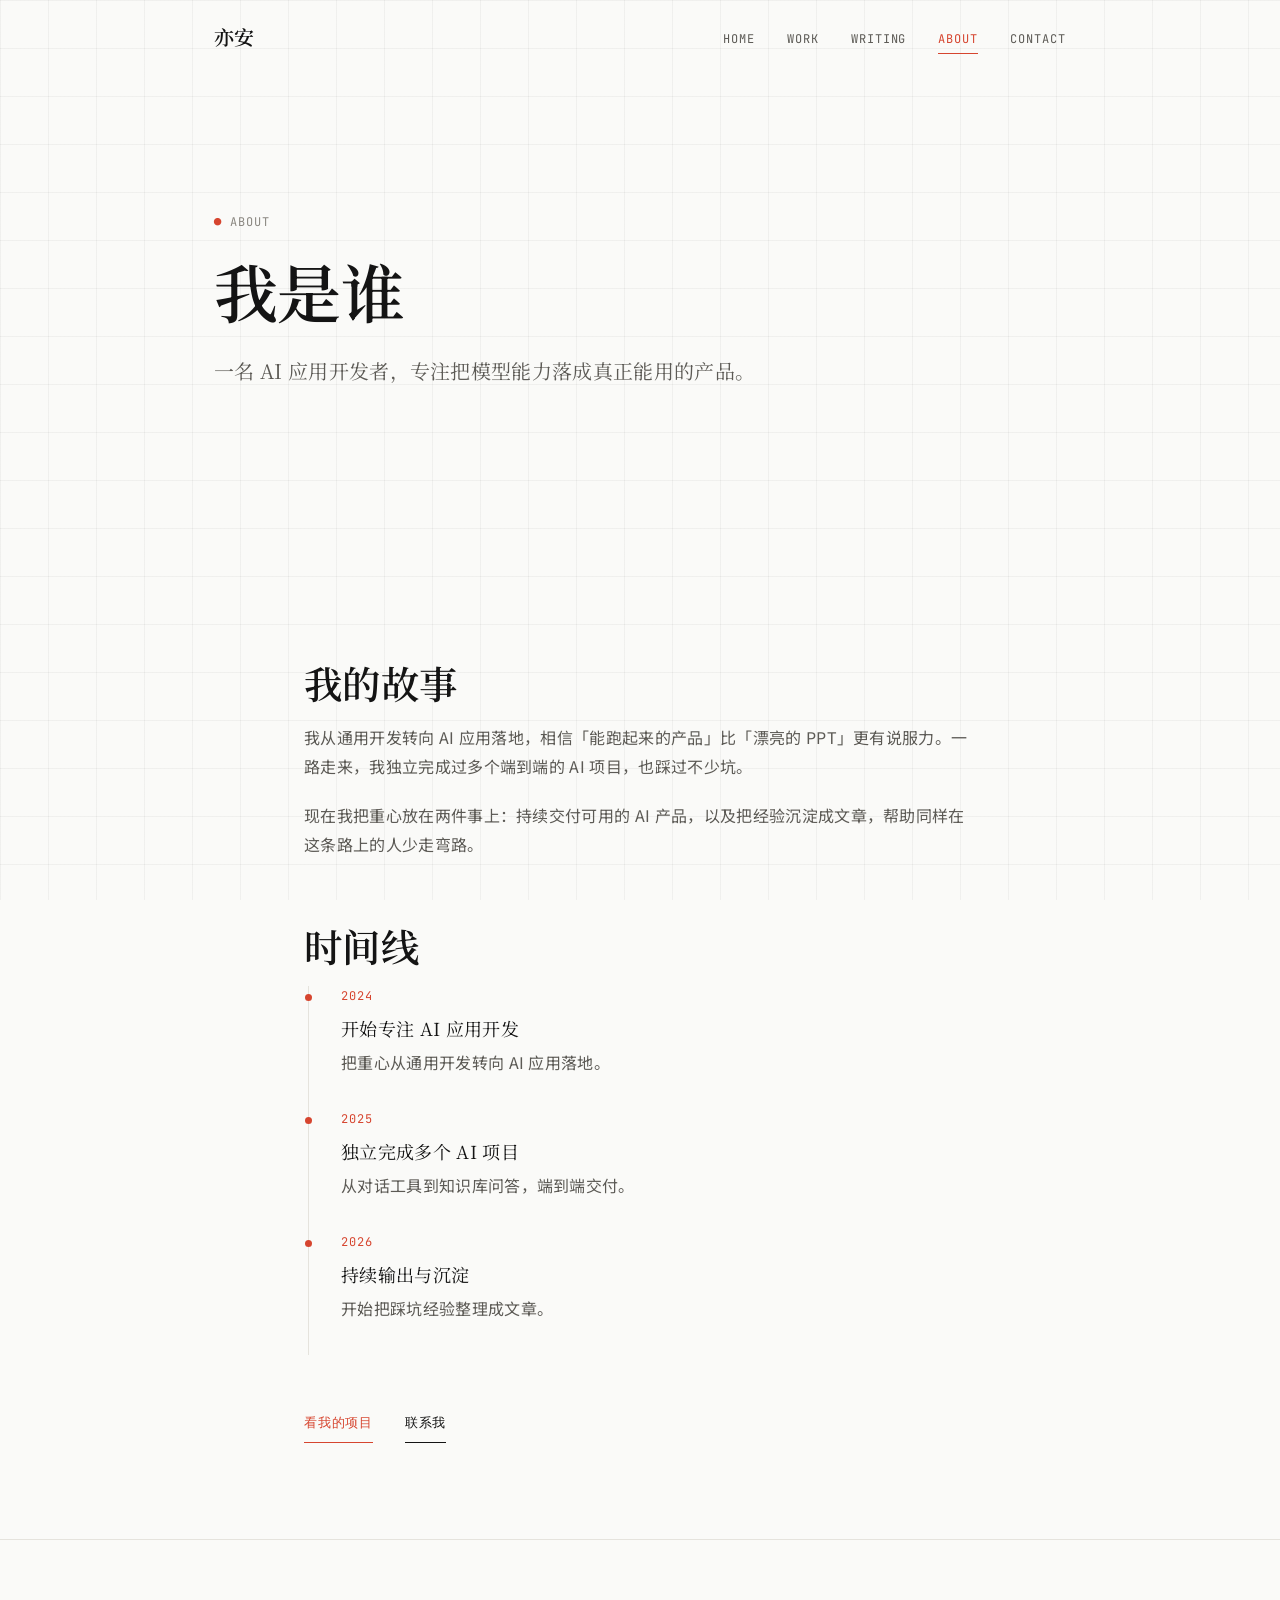
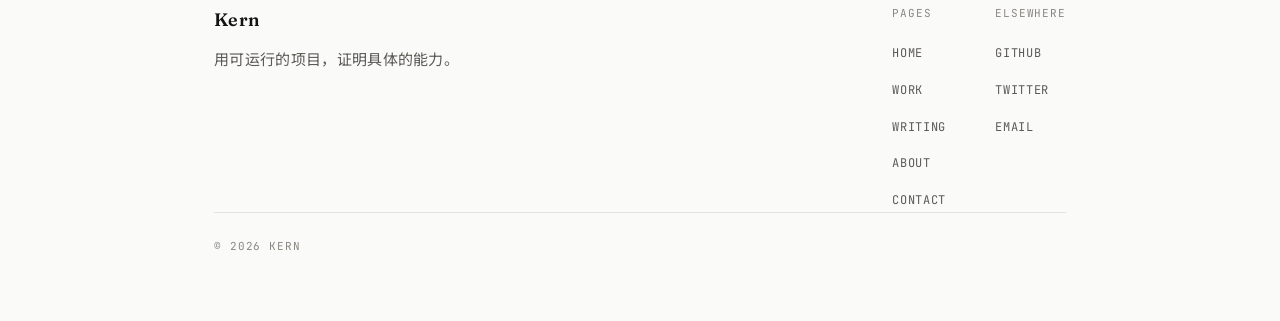
==== about.html @ 3ec89d11 "init: 个人网站首版（编辑部档案风格，纯静态 HTML/CSS/JS）" ====
<!DOCTYPE html>
<html lang="zh-CN">
<head>
  <meta charset="UTF-8">
  <meta name="viewport" content="width=device-width, initial-scale=1.0">
  <title>关于 · Kern</title>
  <link rel="stylesheet" href="assets/css/styles.css">
</head>
<body>
  <nav class="nav">
    <div class="container nav__inner">
      <a class="nav__logo" href="index.html">亦安</a>
      <button class="nav__toggle" aria-label="菜单" aria-expanded="false">MENU</button>
      <ul class="nav__links">
        <li><a class="nav__link" href="index.html">Home</a></li>
        <li><a class="nav__link" href="projects.html">Work</a></li>
        <li><a class="nav__link" href="writing.html">Writing</a></li>
        <li><a class="nav__link" href="about.html" aria-current="page">About</a></li>
        <li><a class="nav__link" href="contact.html">Contact</a></li>
      </ul>
    </div>
  </nav>

  <header class="hero hero--short">
    <div class="container">
      <span class="hero__eyebrow"><span class="dot">●</span> About</span>
      <h1 class="hero__title">我是谁</h1>
      <p class="hero__subtitle">一名 AI 应用开发者，专注把模型能力落成真正能用的产品。</p>
    </div>
  </header>

  <section class="section">
    <div class="container container--narrow">
      <h2 class="section-title">我的故事</h2>
      <div class="prose">
        <p>我从通用开发转向 AI 应用落地，相信「能跑起来的产品」比「漂亮的 PPT」更有说服力。一路走来，我独立完成过多个端到端的 AI 项目，也踩过不少坑。</p>
        <p>现在我把重心放在两件事上：持续交付可用的 AI 产品，以及把经验沉淀成文章，帮助同样在这条路上的人少走弯路。</p>
      </div>

      <h2 class="section-title" style="margin-top:var(--space-8);">时间线</h2>
      <ul class="timeline" data-timeline></ul>

      <div class="hero__actions" style="margin-top:var(--space-7);">
        <a class="btn btn-primary" href="projects.html">看我的项目</a>
        <a class="btn btn-secondary" href="contact.html">联系我</a>
      </div>
    </div>
  </section>

  <footer class="footer">
    <div class="container footer__inner">
      <div class="footer__brand">
        <span class="footer__name">Kern</span>
        <p class="footer__tagline">用可运行的项目，证明具体的能力。</p>
      </div>
      <div class="footer__cols">
        <div>
          <div class="footer__col-title">Pages</div>
          <ul class="footer__links">
            <li><a href="index.html">Home</a></li>
            <li><a href="projects.html">Work</a></li>
            <li><a href="writing.html">Writing</a></li>
            <li><a href="about.html">About</a></li>
            <li><a href="contact.html">Contact</a></li>
          </ul>
        </div>
        <div>
          <div class="footer__col-title">Elsewhere</div>
          <ul class="footer__links">
            <li><a href="https://github.com/" target="_blank" rel="noopener">GitHub</a></li>
            <li><a href="https://twitter.com/" target="_blank" rel="noopener">Twitter</a></li>
            <li><a href="mailto:h09592609@gmail.com">Email</a></li>
          </ul>
        </div>
      </div>
    </div>
    <div class="container">
      <p class="footer__meta">© 2026 Kern</p>
    </div>
  </footer>

  <script src="assets/js/data.js"></script>
  <script src="assets/js/main.js"></script>
</body>
</html>
---- assets/css/styles.css ----
/* ==========================================================================
   个人站全局样式
   规范来源：DESIGN.md · Editorial Archive（编辑部档案）· L1.5
   黑白灰 + 单一朱红，衬线标题 + 无衬线正文，元数据全大写 mono
   ========================================================================== */

@import url('https://fonts.googleapis.com/css2?family=Fraunces:opsz,wght@9..144,500;9..144,600;9..144,700&family=Inter:wght@400;500;600&family=Noto+Serif+SC:wght@500;600;700&family=Noto+Sans+SC:wght@400;500;700&family=JetBrains+Mono:wght@400;500&display=swap');

/* ==========================================================================
   1. Design Tokens
   ========================================================================== */
:root {
  /* Backgrounds */
  --bg: #FAFAF8;
  --surface: #FFFFFF;
  --surface-alt: #F3F2EE;

  /* Borders */
  --border: #E5E3DD;
  --border-hover: #C9C6BE;
  --grid-line: rgba(20, 20, 20, 0.045);   /* 极淡网格线 */

  /* Text */
  --text: #141414;
  --text-secondary: #5C5A55;
  --text-tertiary: #8A8780;

  /* Accent — 单一朱红 */
  --accent: #D6452F;
  --accent-hover: #B83A26;

  /* RGB variants */
  --text-rgb: 20, 20, 20;
  --accent-rgb: 214, 69, 47;

  /* Semantic */
  --success: #2E7D4F;
  --error: #C0392B;
  --warning: #B97A1A;

  /* Typography */
  --font-display: 'Fraunces', 'Noto Serif SC', serif;
  --font-heading: 'Noto Serif SC', 'Fraunces', serif;
  --font-body: 'Noto Sans SC', 'Inter', sans-serif;
  --font-mono: 'JetBrains Mono', monospace;

  /* Spacing（8px 基准） */
  --space-1: 4px;  --space-2: 8px;  --space-3: 12px;
  --space-4: 16px; --space-5: 24px; --space-6: 32px;
  --space-7: 48px; --space-8: 64px; --space-9: 96px;
  --space-10: 128px;
  --section-pad: 96px;

  /* 容器 */
  --container-content: 720px;
  --container-list: 900px;
}

/* ==========================================================================
   2. Reset & Base
   ========================================================================== */
*, *::before, *::after {
  box-sizing: border-box;
  margin: 0;
  padding: 0;
}

html {
  scroll-behavior: smooth;
  -webkit-text-size-adjust: 100%;
}

body {
  background: var(--bg);
  color: var(--text);
  font-family: var(--font-body);
  font-size: 16px;
  line-height: 1.8;
  letter-spacing: 0.02em;
  -webkit-font-smoothing: antialiased;
  overflow-x: hidden;
  /* 编辑部档案：极淡网格线，像坐标纸/设计稿 */
  background-image:
    linear-gradient(to right, var(--grid-line) 1px, transparent 1px),
    linear-gradient(to bottom, var(--grid-line) 1px, transparent 1px);
  background-size: 48px 48px;
  background-attachment: fixed;
}

[id] { scroll-margin-top: 80px; }
img { max-width: 100%; display: block; }
a { color: inherit; }

h1, h2, h3, h4 { font-family: var(--font-heading); line-height: 1.25; font-weight: 600; }
h1 { font-family: var(--font-display); }

em { font-style: italic; }

/* ==========================================================================
   3. Layout
   ========================================================================== */
.container {
  width: 100%;
  max-width: var(--container-list);
  margin: 0 auto;
  padding-inline: 24px;
}
.container--narrow { max-width: var(--container-content); }

.section {
  padding-block: var(--section-pad);
  position: relative;
}

/* 元数据标签（编辑部档案签名） */
.label {
  display: inline-block;
  font-family: var(--font-mono);
  font-size: 12px;
  font-weight: 500;
  letter-spacing: 0.08em;
  text-transform: uppercase;
  color: var(--text-tertiary);
  margin-bottom: var(--space-4);
}
.label--accent { color: var(--accent); }

.section-title {
  font-size: clamp(1.75rem, 3vw, 2.5rem);
  margin-bottom: var(--space-4);
}
.section__desc {
  color: var(--text-secondary);
  max-width: 640px;
}

/* ==========================================================================
   4. Navigation
   ========================================================================== */
.nav {
  position: sticky; top: 0; z-index: 100;
  background: transparent;
  border-bottom: 1px solid transparent;
  transition: background-color .2s ease, border-color .2s ease;
}
.nav.scrolled {
  background: rgba(250, 250, 248, .9);
  border-bottom-color: var(--border);
}

/* 内嵌容器：与下方 900px 内容严格对齐 */
.nav__inner {
  display: flex;
  justify-content: space-between;
  align-items: center;
  padding-block: 20px;
  transition: padding-block .2s ease;
}
.nav.scrolled .nav__inner { padding-block: 14px; }

.nav__logo {
  font-family: var(--font-display);
  font-size: 1.25rem;
  font-weight: 600;
  text-decoration: none;
  color: var(--text);
}

.nav__toggle {
  display: inline-flex;
  align-items: center;
  justify-content: center;
  min-width: 44px; height: 44px;
  background: transparent;
  border: none;
  color: var(--text);
  cursor: pointer;
  font-family: var(--font-mono);
  font-size: 12px;
  letter-spacing: .08em;
  text-transform: uppercase;
}

.nav__links {
  display: flex;
  flex-direction: column;
  list-style: none;
}
.nav__link {
  position: relative;
  display: inline-block;
  font-family: var(--font-mono);
  font-size: 12px;
  letter-spacing: .08em;
  text-transform: uppercase;
  color: var(--text-secondary);
  text-decoration: none;
  padding: 4px 0;
  transition: color .2s ease;
}
.nav__link::after {
  content: '';
  position: absolute;
  left: 0; bottom: 0;
  width: 0; height: 1px;
  background: currentColor;
  transition: width .25s ease;
}
.nav__link:hover { color: var(--text); }
.nav__link:hover::after { width: 100%; }
.nav__link[aria-current="page"] { color: var(--accent); }
.nav__link[aria-current="page"]::after { width: 100%; }

@media (max-width: 767px) {
  .nav__links {
    position: fixed; inset: 0;
    flex-direction: column; align-items: center;
    justify-content: center;
    gap: var(--space-6);
    background: var(--bg);
    transform: translateY(-120%);
    transition: transform .25s ease;
  }
  .nav__links.open { transform: translateY(0); }
  .nav__link { font-size: 1.125rem; padding: 8px 0; }
}
@media (min-width: 768px) {
  .nav__toggle { display: none; }
  .nav__links { flex-direction: row; gap: var(--space-6); }
}

/* ==========================================================================
   5. Buttons（下划线式，直角）
   ========================================================================== */
.btn {
  display: inline-block;
  font-family: var(--font-mono);
  font-size: 13px;
  letter-spacing: .06em;
  text-transform: uppercase;
  text-decoration: none;
  cursor: pointer;
  border-radius: 0;
  padding: 8px 0;
  border: none;
  border-bottom: 1px solid currentColor;
  background: transparent;
  transition: color .2s ease, border-color .2s ease;
}
.btn-primary {
  color: var(--accent);
  border-bottom-color: var(--accent);
}
.btn-primary:hover { color: var(--accent-hover); border-bottom-color: var(--accent-hover); }
.btn-secondary {
  color: var(--text);
  border-bottom-color: var(--text);
}
.btn-secondary:hover { color: var(--text-secondary); border-bottom-color: var(--text-secondary); }
.btn:focus-visible { outline: 2px solid var(--accent); outline-offset: 4px; }

/* 表单提交按钮：唯一允许朱红细边框 */
.btn-submit {
  font-family: var(--font-mono);
  font-size: 13px;
  letter-spacing: .06em;
  text-transform: uppercase;
  color: var(--accent);
  background: transparent;
  border: 1px solid var(--accent);
  border-radius: 0;
  padding: 12px 24px;
  cursor: pointer;
  transition: background .2s ease, color .2s ease;
}
.btn-submit:hover { background: var(--accent); color: #fff; }
.btn-submit:focus-visible { outline: 2px solid var(--accent); outline-offset: 4px; }

/* ==========================================================================
   6. 编辑感条目（项目/文章列表，纵向，非卡片瀑布）
   ========================================================================== */
.entry-list { list-style: none; }

.entry {
  display: block;
  padding: var(--space-5) 0;
  border-bottom: 1px solid var(--border);
  text-decoration: none;
  color: inherit;
}
.entry:first-child { border-top: 1px solid var(--border); }

.entry__head {
  display: grid;
  grid-template-columns: auto 1fr auto;
  gap: var(--space-5);
  align-items: baseline;
}
.entry__index {
  font-family: var(--font-mono);
  font-size: 12px;
  color: var(--text-tertiary);
}
.entry__title {
  font-family: var(--font-heading);
  font-size: 1.25rem;
  transition: color .2s ease;
}
.entry__arrow {
  font-family: var(--font-mono);
  font-size: 1rem;
  color: var(--text-tertiary);
  transition: transform .25s ease, color .25s ease;
}
.entry__desc {
  margin-top: var(--space-2);
  color: var(--text-secondary);
  font-size: 0.9375rem;
  line-height: 1.7;
  max-width: 600px;
}
.entry__tags {
  display: flex;
  flex-wrap: wrap;
  gap: var(--space-2);
  margin-top: var(--space-3);
}
.entry:hover .entry__title { color: var(--accent); }
.entry:hover .entry__arrow { color: var(--accent); transform: translateX(4px); }
.entry:focus-visible { outline: 2px solid var(--accent); outline-offset: 4px; }

/* 带图片的条目（项目详情/作品展示） */
.entry--image {
  display: block;
  padding: var(--space-5) 0;
  border-bottom: 1px solid var(--border);
  text-decoration: none;
  color: inherit;
}
.entry--image img {
  width: 100%;
  border: 1px solid var(--border);
  transition: transform .3s ease;
}
.entry--image:hover img { transform: scale(1.02); }
.entry--image .entry__title { margin-top: var(--space-4); }
.entry--image:hover .entry__title { color: var(--accent); }

/* ==========================================================================
   7. Tags / Badges
   ========================================================================== */
.tag {
  display: inline-block;
  font-family: var(--font-mono);
  font-size: 11px;
  letter-spacing: .08em;
  text-transform: uppercase;
  color: var(--text-secondary);
  border: 1px solid var(--border);
  border-radius: 0;
  padding: 4px 8px;
  background: transparent;
  transition: color .2s ease, border-color .2s ease;
}
.tag:hover { color: var(--accent); border-color: var(--accent); }

.tag-list {
  display: flex;
  flex-wrap: wrap;
  gap: var(--space-2);
  list-style: none;
}

/* ==========================================================================
   8. 正文内链
   ========================================================================== */
.text-link {
  color: var(--accent);
  text-decoration: none;
  background-image: linear-gradient(var(--accent), var(--accent));
  background-size: 0% 1px;
  background-position: 0 100%;
  background-repeat: no-repeat;
  transition: background-size .25s ease, color .2s ease;
}
.text-link:hover { background-size: 100% 1px; }
.text-link:focus-visible { outline: 2px solid var(--accent); outline-offset: 4px; }

/* ==========================================================================
   9. Hero
   ========================================================================== */
.hero {
  position: relative;
  min-height: 80vh;
  display: flex;
  align-items: center;
  padding-block: var(--space-10);
}
.hero--short { min-height: 50vh; }

.hero__eyebrow {
  font-family: var(--font-mono);
  font-size: 12px;
  letter-spacing: .08em;
  text-transform: uppercase;
  color: var(--text-tertiary);
  margin-bottom: var(--space-5);
  display: inline-block;
}
.hero__eyebrow .dot { color: var(--accent); }

.hero__title {
  font-family: var(--font-display);
  font-size: clamp(2.5rem, 6vw, 4rem);
  line-height: 1.15;
  letter-spacing: -0.01em;
  font-weight: 600;
  margin-bottom: var(--space-5);
}
.hero__title em {
  color: var(--accent);
  font-style: italic;
}
.hero__subtitle {
  font-family: var(--font-heading);
  font-size: 1.25rem;
  line-height: 1.6;
  color: var(--text-secondary);
  max-width: 560px;
  margin-bottom: var(--space-7);
}
.hero__actions {
  display: flex;
  flex-wrap: wrap;
  gap: var(--space-6);
}

/* 唯一入场动画（L1.5） */
@keyframes rise-in {
  from { opacity: 0; transform: translateY(8px); }
  to   { opacity: 1; transform: translateY(0); }
}
.hero__title { animation: rise-in .5s ease-out both; }
.hero__subtitle { animation: rise-in .5s ease-out .1s both; }
.hero__eyebrow { animation: rise-in .5s ease-out .05s both; }

/* ==========================================================================
   10. 时间线（关于页）
   ========================================================================== */
.timeline { list-style: none; }
.timeline__item {
  position: relative;
  padding-left: var(--space-6);
  padding-bottom: var(--space-6);
  border-left: 1px solid var(--border);
  margin-left: 4px;
}
.timeline__item::before {
  content: '';
  position: absolute;
  left: -4px; top: 8px;
  width: 7px; height: 7px;
  border-radius: 50%;
  background: var(--accent);
}
.timeline__year {
  font-family: var(--font-mono);
  font-size: 12px;
  letter-spacing: .08em;
  color: var(--accent);
  text-transform: uppercase;
}
.timeline__title { font-family: var(--font-heading); font-size: 1.125rem; margin: 4px 0; }
.timeline__desc { color: var(--text-secondary); }

/* ==========================================================================
   11. 表单
   ========================================================================== */
.form { display: flex; flex-direction: column; gap: var(--space-5); }
.form__field { display: flex; flex-direction: column; gap: var(--space-2); }
.form__label {
  font-family: var(--font-mono);
  font-size: 12px;
  letter-spacing: .08em;
  text-transform: uppercase;
  color: var(--text-tertiary);
}
.form__input, .form__textarea {
  background: var(--surface);
  border: 1px solid var(--border);
  border-radius: 2px;
  padding: 12px 16px;
  font-family: var(--font-body);
  font-size: 16px;
  color: var(--text);
  transition: border-color .2s ease;
}
.form__input:focus, .form__textarea:focus {
  outline: none;
  border-color: var(--accent);
}
.form__textarea { min-height: 140px; resize: vertical; }

/* ==========================================================================
   12. 正文排版（文章）
   ========================================================================== */
.prose {
  color: var(--text-secondary);
  font-size: 16px;
  line-height: 1.8;
  letter-spacing: .02em;
}
.prose h2 {
  font-family: var(--font-heading);
  color: var(--text);
  font-size: 1.5rem;
  margin: 2em 0 .75em;
}
.prose h3 {
  font-family: var(--font-heading);
  color: var(--text);
  font-size: 1.25rem;
  margin: 1.75em 0 .5em;
}
.prose p { margin-bottom: 1.25em; }
.prose ul, .prose ol { margin-bottom: 1.25em; padding-left: 1.5em; }
.prose code {
  font-family: var(--font-mono);
  font-size: .875em;
  background: var(--surface-alt);
  padding: 2px 6px;
  border-radius: 2px;
}
.prose blockquote {
  border-left: 2px solid var(--accent);
  padding-left: var(--space-4);
  color: var(--text-secondary);
  font-style: italic;
  margin: 1.5em 0;
}

/* 代码块 */
.code-block {
  background: var(--surface);
  border: 1px solid var(--border);
  border-radius: 2px;
  padding: var(--space-5);
  font-family: var(--font-mono);
  font-size: .875rem;
  line-height: 1.6;
  overflow-x: auto;
}

/* ==========================================================================
   13. 空态
   ========================================================================== */
.empty-state {
  text-align: center;
  padding: var(--space-8) var(--space-5);
  border: 1px dashed var(--border);
  color: var(--text-tertiary);
}
.empty-state__title {
  font-family: var(--font-heading);
  font-size: 1.125rem;
  color: var(--text-secondary);
  margin-bottom: var(--space-2);
}

/* ==========================================================================
   14. Footer
   ========================================================================== */
.footer {
  border-top: 1px solid var(--border);
  padding-block: var(--space-8);
  color: var(--text-tertiary);
}
.footer__inner {
  display: flex;
  flex-direction: column;
  gap: var(--space-7);
}
.footer__brand {
  display: flex;
  flex-direction: column;
  gap: var(--space-2);
}
.footer__name {
  font-family: var(--font-display);
  font-size: 1.125rem;
  font-weight: 600;
  color: var(--text);
}
.footer__tagline {
  color: var(--text-secondary);
  font-size: 0.9375rem;
}
.footer__cols {
  display: grid;
  grid-template-columns: 1fr 1fr;
  gap: var(--space-6);
}
.footer__col-title {
  font-family: var(--font-mono);
  font-size: 11px;
  letter-spacing: .08em;
  text-transform: uppercase;
  color: var(--text-tertiary);
  margin-bottom: var(--space-3);
}
.footer__links {
  display: flex;
  flex-direction: column;
  gap: var(--space-2);
  list-style: none;
}
.footer__links a {
  font-family: var(--font-mono);
  font-size: 12px;
  letter-spacing: .06em;
  text-transform: uppercase;
  color: var(--text-secondary);
  text-decoration: none;
  transition: color .2s ease;
}
.footer__links a:hover { color: var(--accent); }
.footer__meta {
  font-family: var(--font-mono);
  font-size: 11px;
  letter-spacing: .08em;
  text-transform: uppercase;
  padding-top: var(--space-5);
  border-top: 1px solid var(--border);
}

@media (min-width: 768px) {
  .footer__inner {
    flex-direction: row;
    justify-content: space-between;
    align-items: flex-start;
  }
  .footer__brand { max-width: 320px; }
  .footer__cols { grid-template-columns: 1fr 1fr; }
}

/* ==========================================================================
   15. 响应式
   ========================================================================== */
@media (max-width: 768px) {
  :root { --section-pad: 64px; }
  .container { padding-inline: 24px; }
  .hero { min-height: 70vh; padding-block: var(--space-8); }
  .hero__subtitle { font-size: 1.125rem; }
  .entry { padding: var(--space-4) 0; }
  .entry__index { display: none; }
  /* iOS Safari 不支持 background-attachment: fixed，退回 scroll */
  body { background-attachment: scroll; }
}

/* ==========================================================================
   16. 暗黑模式
   ========================================================================== */
@media (prefers-color-scheme: dark) {
  :root {
    --bg: #0E0E10;
    --surface: #17171A;
    --surface-alt: #1D1D21;
    --border: #2A2A2F;
    --border-hover: #3A3A40;
    --text: #F5F5F0;
    --text-secondary: #A8A6A0;
    --text-tertiary: #6E6C66;
    --accent: #E85B44;
    --accent-hover: #F0735E;
    --grid-line: rgba(245, 245, 240, 0.05);
  }
  .nav.scrolled { background: rgba(14, 14, 16, .9); }
}

/* ==========================================================================
   17. Reduced Motion
   ========================================================================== */
@media (prefers-reduced-motion: reduce) {
  *, *::before, *::after {
    animation-duration: .01ms !important;
    animation-iteration-count: 1 !important;
    transition-duration: .01ms !important;
    scroll-behavior: auto !important;
  }
  .hero__title, .hero__subtitle, .hero__eyebrow { animation: none; opacity: 1; transform: none; }
}
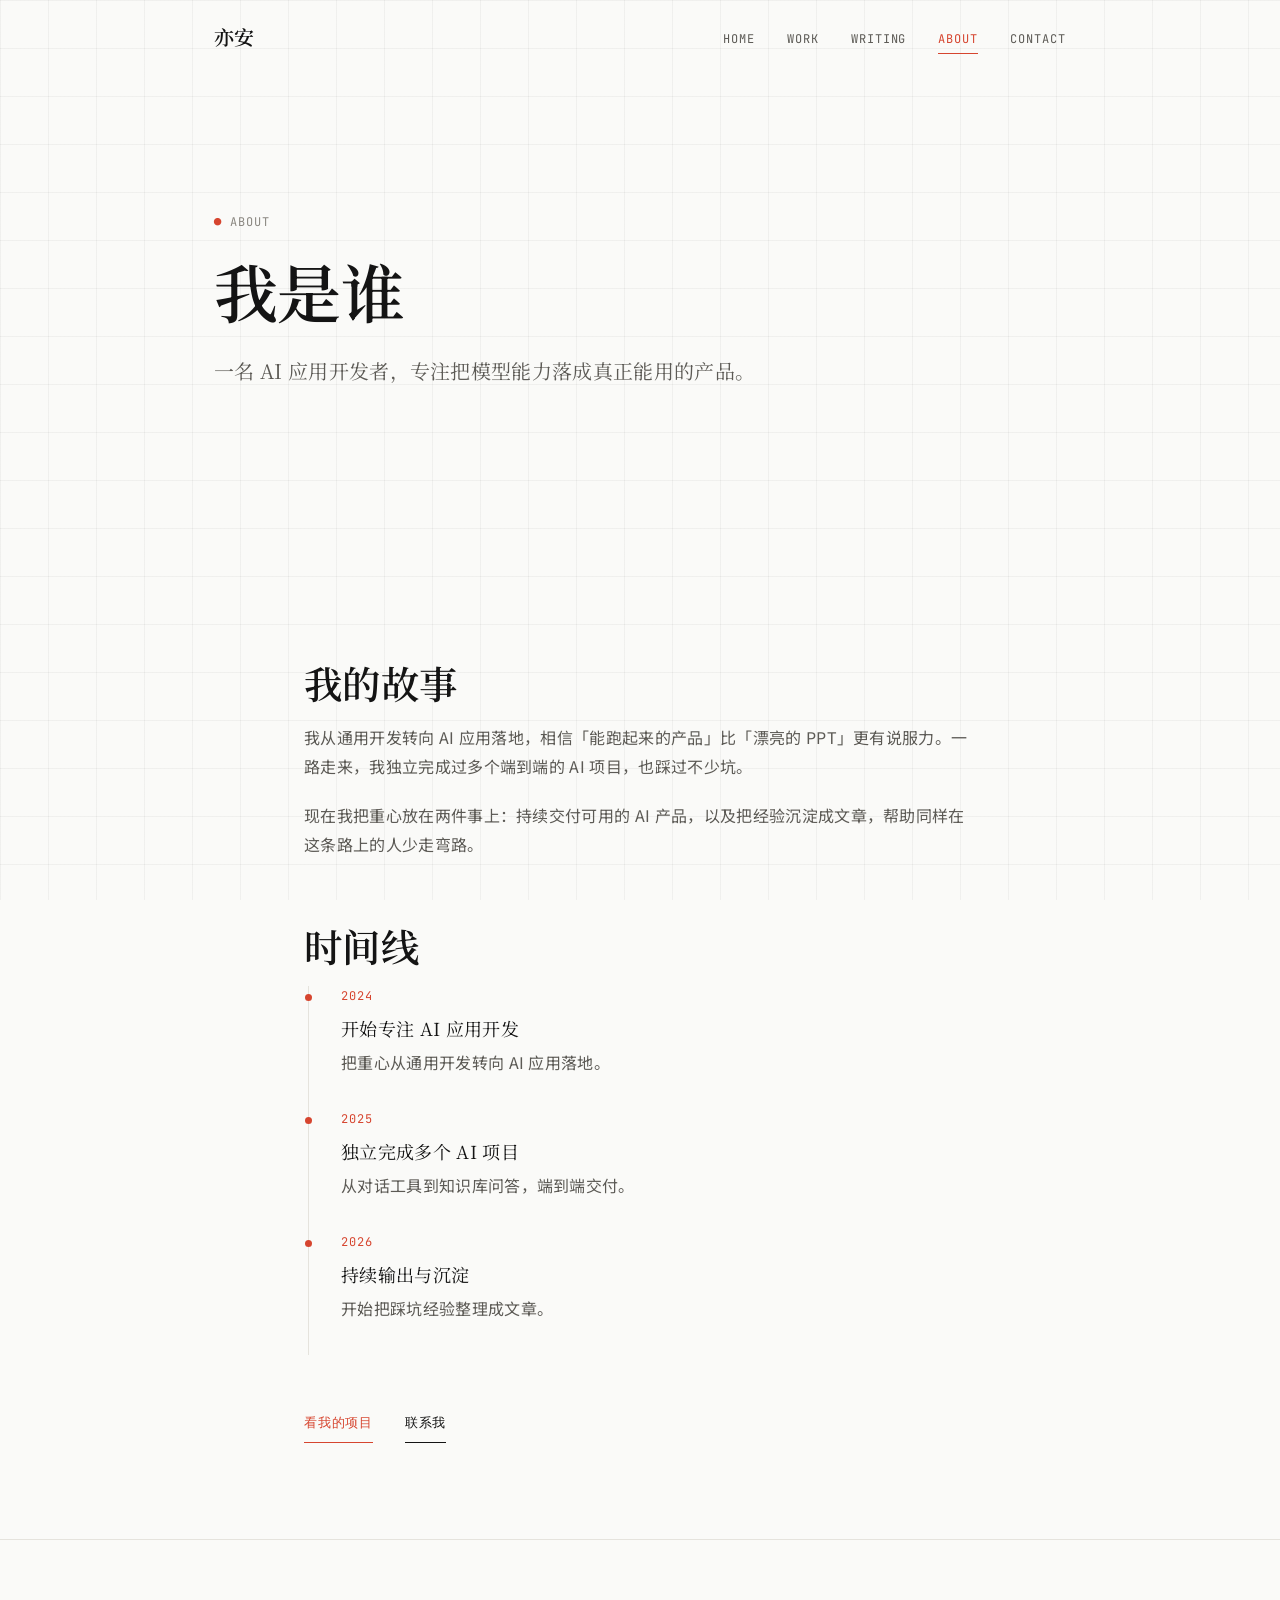
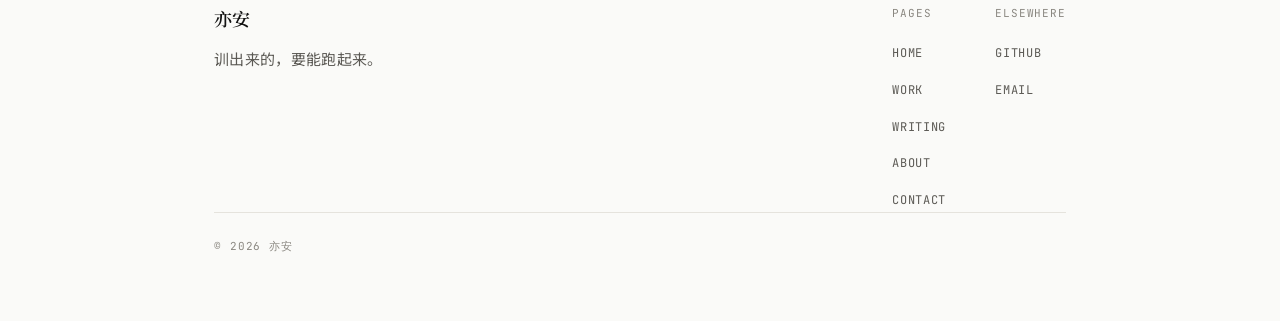
==== commit f95e2e60: "feat: 替换占位内容为真实信息（亦安 / AI Trainer / 数据标注项目）" ====
--- a/about.html
+++ b/about.html
@@ -3,7 +3,7 @@
 <head>
   <meta charset="UTF-8">
   <meta name="viewport" content="width=device-width, initial-scale=1.0">
-  <title>关于 · Kern</title>
+  <title>关于 · 亦安</title>
   <link rel="stylesheet" href="assets/css/styles.css">
 </head>
 <body>
@@ -50,8 +50,8 @@
   <footer class="footer">
     <div class="container footer__inner">
       <div class="footer__brand">
-        <span class="footer__name">Kern</span>
-        <p class="footer__tagline">用可运行的项目，证明具体的能力。</p>
+        <span class="footer__name">亦安</span>
+        <p class="footer__tagline">训出来的，要能跑起来。</p>
       </div>
       <div class="footer__cols">
         <div>
@@ -67,15 +67,14 @@
         <div>
           <div class="footer__col-title">Elsewhere</div>
           <ul class="footer__links">
-            <li><a href="https://github.com/" target="_blank" rel="noopener">GitHub</a></li>
-            <li><a href="https://twitter.com/" target="_blank" rel="noopener">Twitter</a></li>
+            <li><a href="https://github.com/dashboard" target="_blank" rel="noopener">GitHub</a></li>
             <li><a href="mailto:h09592609@gmail.com">Email</a></li>
           </ul>
         </div>
       </div>
     </div>
     <div class="container">
-      <p class="footer__meta">© 2026 Kern</p>
+      <p class="footer__meta">© 2026 亦安</p>
     </div>
   </footer>
 
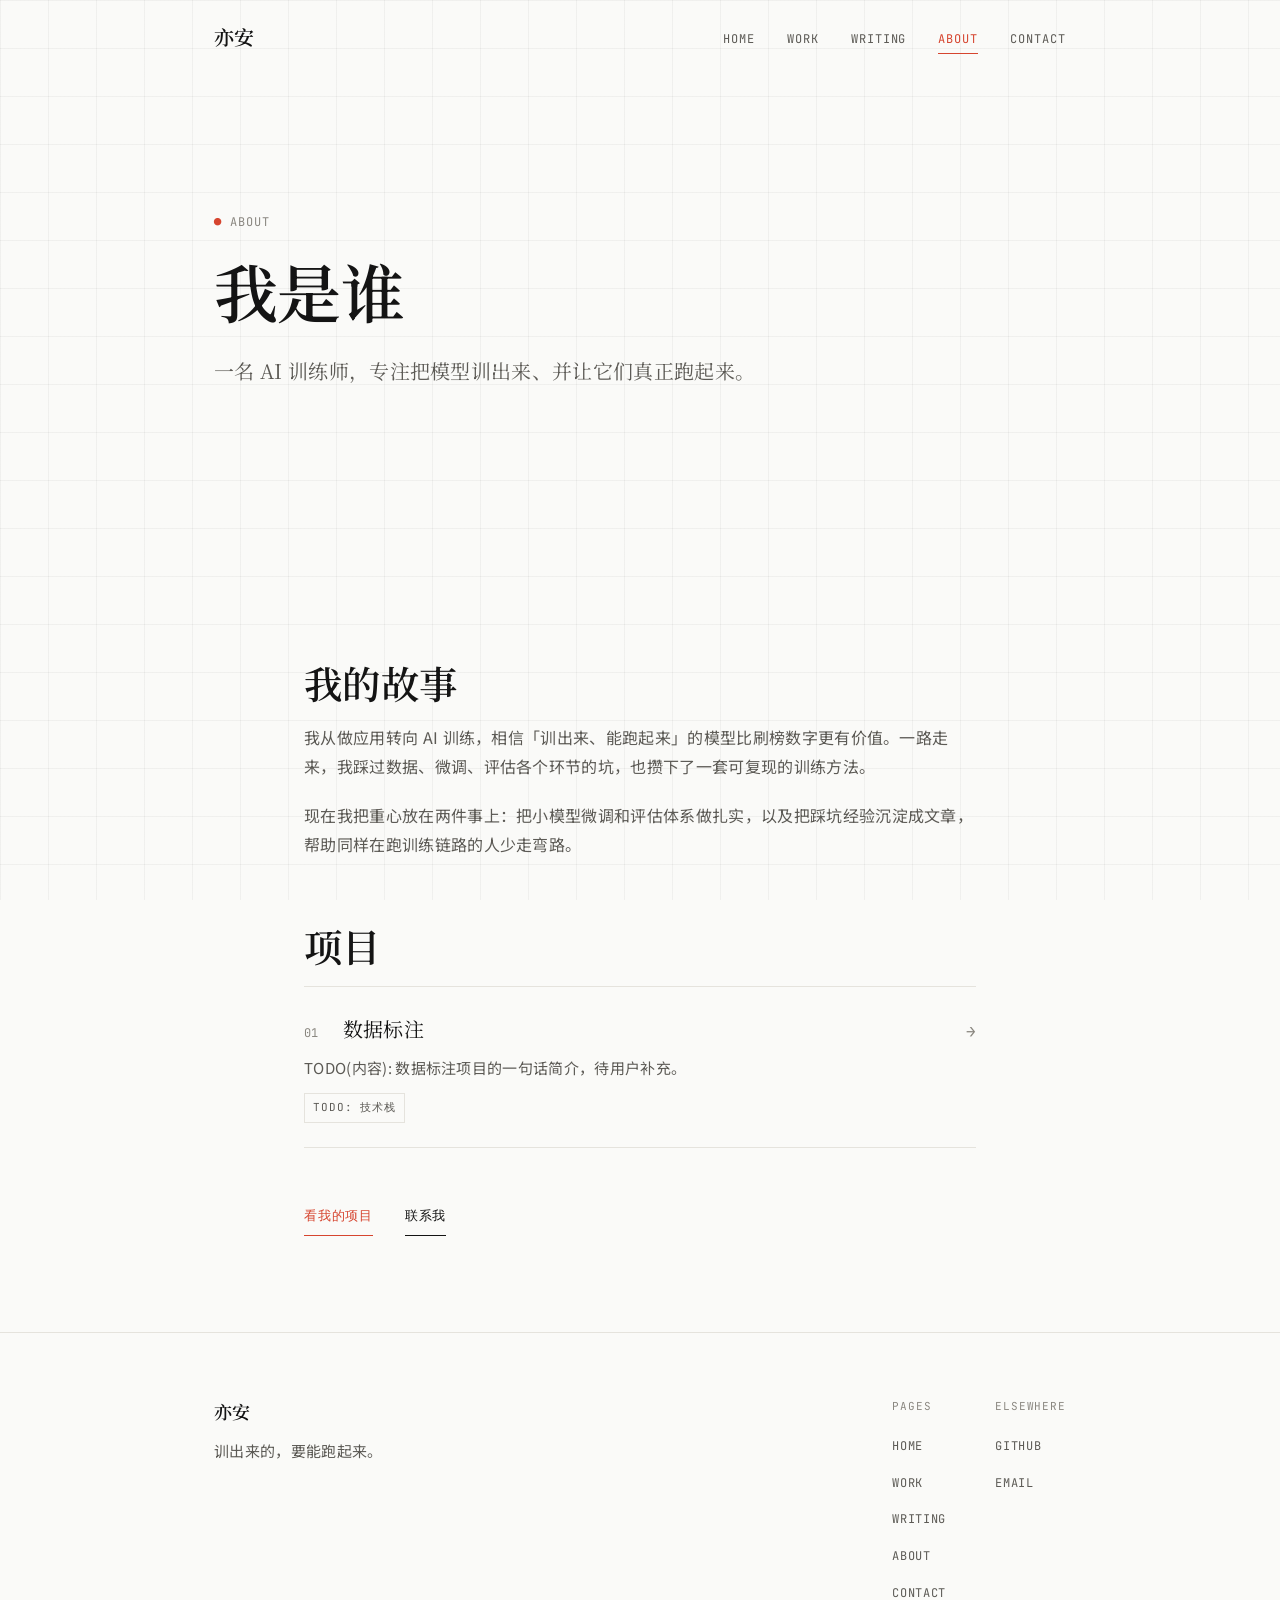
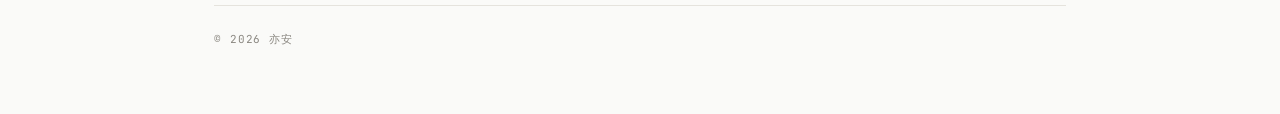
==== commit 96dc3294: "feat: about page - AI trainer copy, timeline to projects" ====
--- a/about.html
+++ b/about.html
@@ -25,7 +25,7 @@
     <div class="container">
       <span class="hero__eyebrow"><span class="dot">●</span> About</span>
       <h1 class="hero__title">我是谁</h1>
-      <p class="hero__subtitle">一名 AI 应用开发者，专注把模型能力落成真正能用的产品。</p>
+      <p class="hero__subtitle">一名 AI 训练师，专注把模型训出来、并让它们真正跑起来。</p>
     </div>
   </header>
 
@@ -33,12 +33,12 @@
     <div class="container container--narrow">
       <h2 class="section-title">我的故事</h2>
       <div class="prose">
-        <p>我从通用开发转向 AI 应用落地，相信「能跑起来的产品」比「漂亮的 PPT」更有说服力。一路走来，我独立完成过多个端到端的 AI 项目，也踩过不少坑。</p>
-        <p>现在我把重心放在两件事上：持续交付可用的 AI 产品，以及把经验沉淀成文章，帮助同样在这条路上的人少走弯路。</p>
+        <p>我从做应用转向 AI 训练，相信「训出来、能跑起来」的模型比刷榜数字更有价值。一路走来，我踩过数据、微调、评估各个环节的坑，也攒下了一套可复现的训练方法。</p>
+        <p>现在我把重心放在两件事上：把小模型微调和评估体系做扎实，以及把踩坑经验沉淀成文章，帮助同样在跑训练链路的人少走弯路。</p>
       </div>
 
-      <h2 class="section-title" style="margin-top:var(--space-8);">时间线</h2>
-      <ul class="timeline" data-timeline></ul>
+      <h2 class="section-title" style="margin-top:var(--space-8);">项目</h2>
+      <ul class="entry-list" data-projects></ul>
 
       <div class="hero__actions" style="margin-top:var(--space-7);">
         <a class="btn btn-primary" href="projects.html">看我的项目</a>
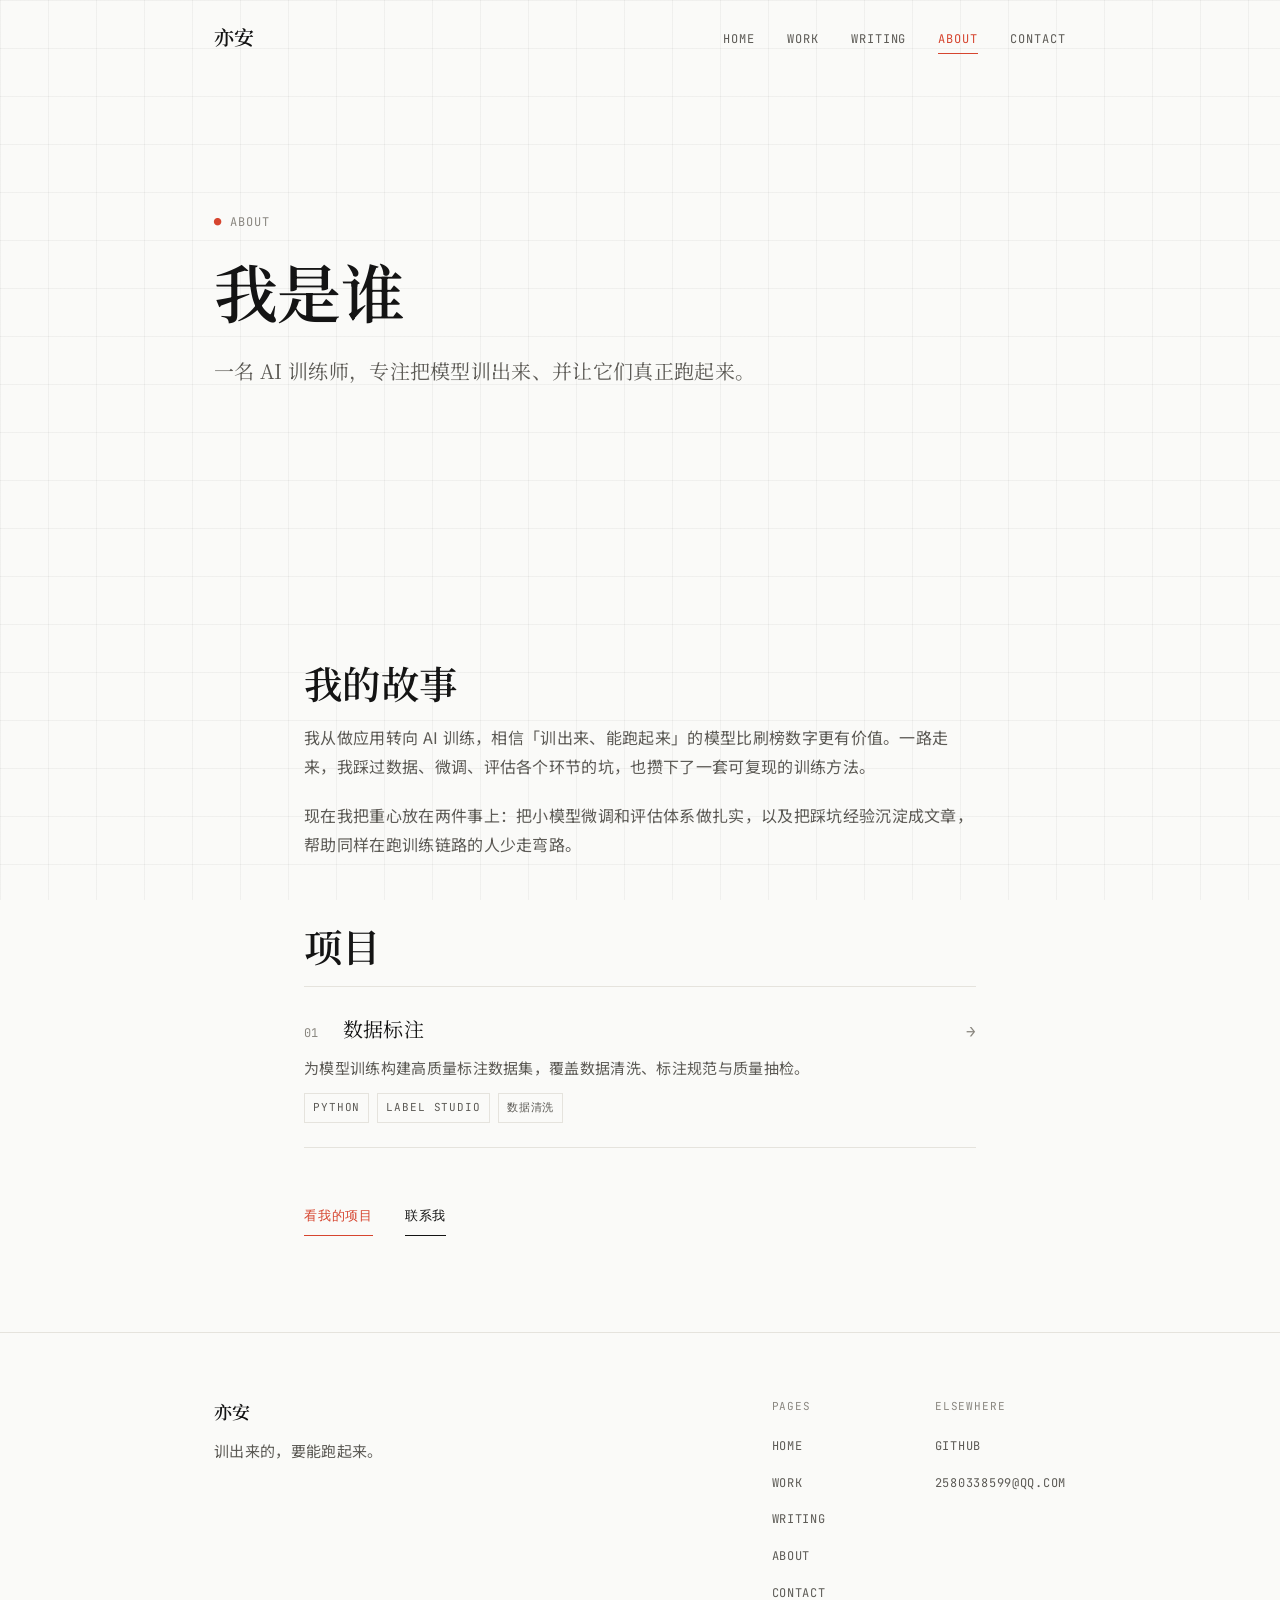
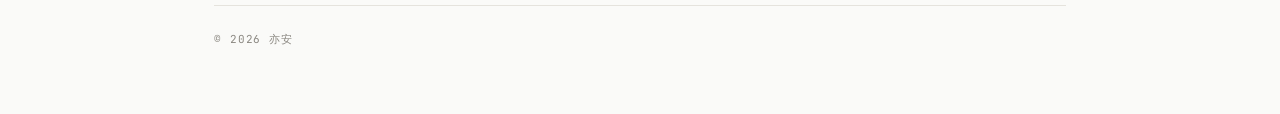
==== commit cc7f8417: "feat: fill project content, update github link and email" ====
--- a/about.html
+++ b/about.html
@@ -67,8 +67,8 @@
         <div>
           <div class="footer__col-title">Elsewhere</div>
           <ul class="footer__links">
-            <li><a href="https://github.com/dashboard" target="_blank" rel="noopener">GitHub</a></li>
-            <li><a href="mailto:h09592609@gmail.com">Email</a></li>
+            <li><a href="https://github.com/2580338599-rgb" target="_blank" rel="noopener">GitHub</a></li>
+            <li><a href="mailto:2580338599@qq.com">2580338599@qq.com</a></li>
           </ul>
         </div>
       </div>
